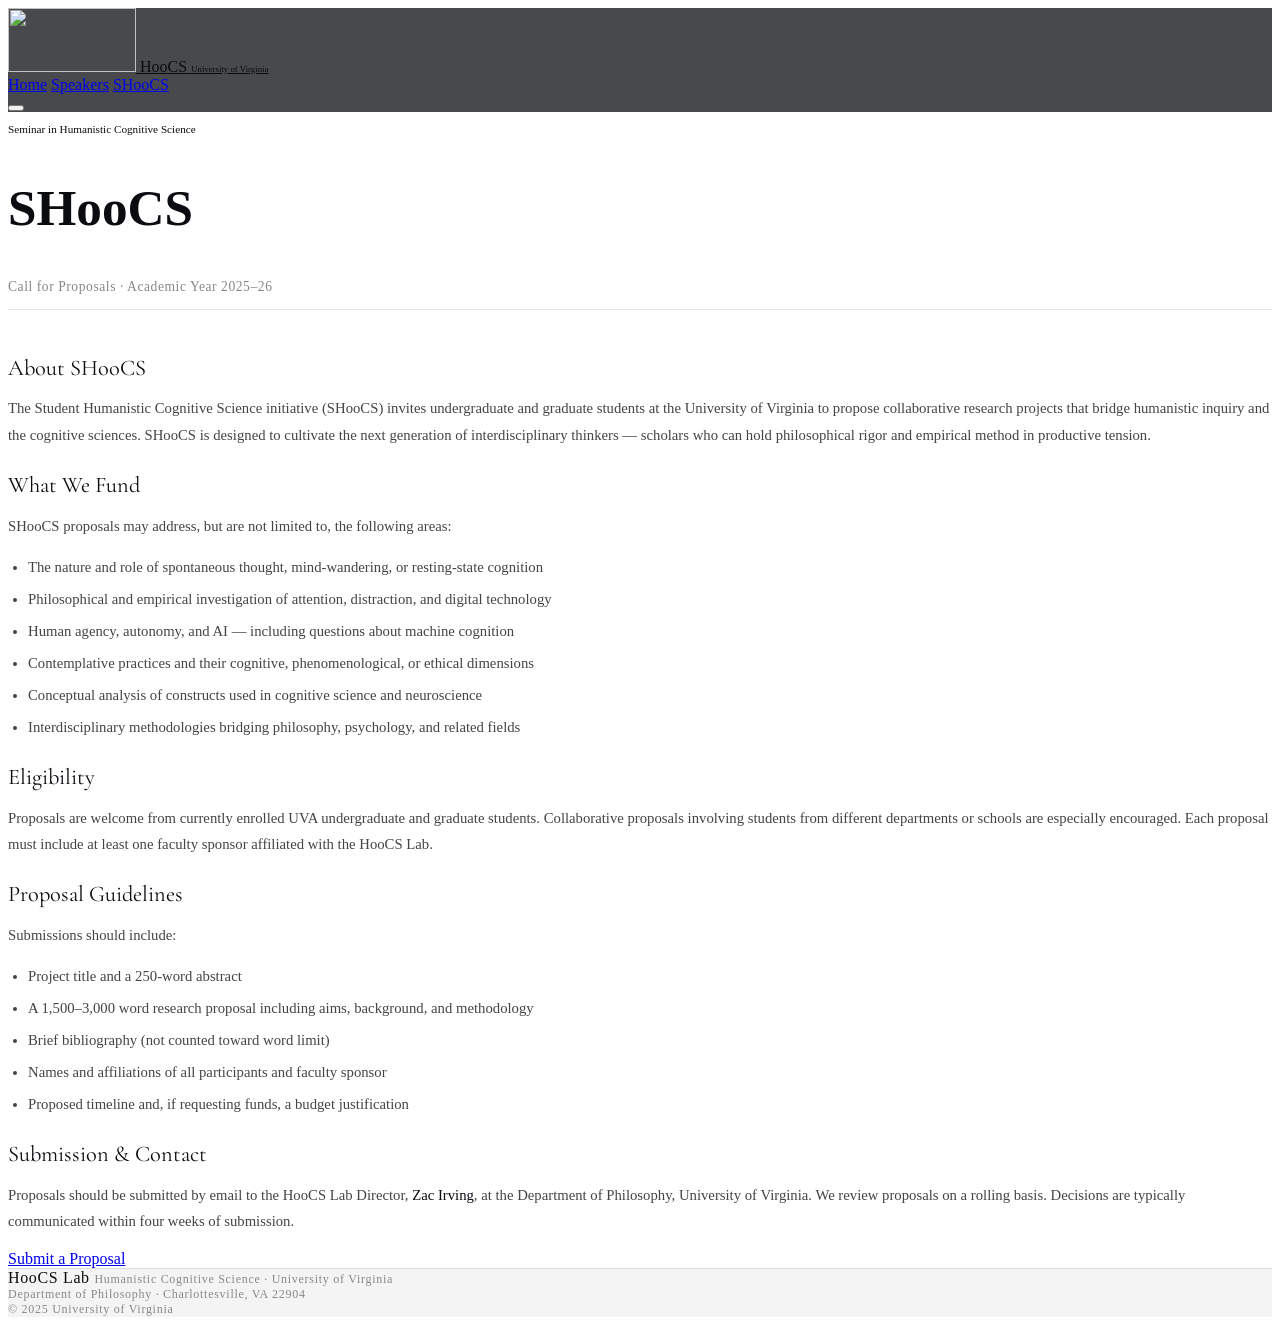
==== site/shoocs/index.html @ ddf0a86c "fix: fixed nav links" ====
<!doctype html>
<html lang="en">
  <head>
    <meta charset="UTF-8" />
    <meta name="viewport" content="width=device-width, initial-scale=1.0" />
    <title>SHooCS — HooCS Lab</title>
    <link rel="icon" type="image/png" href="/favicon-96x96.png" sizes="96x96" />
    <link rel="icon" type="image/svg+xml" href="/favicon.svg" />
    <link rel="shortcut icon" href="/favicon.ico" />
    <link rel="apple-touch-icon" sizes="180x180" href="/apple-touch-icon.png" />
    <meta name="apple-mobile-web-app-title" content="MyWebSite" />
    <link rel="manifest" href="/site.webmanifest" />
    <link rel="preconnect" href="https://fonts.googleapis.com" />
    <link
      href="https://fonts.googleapis.com/css2?family=Cormorant+Garamond:ital,wght@0,300;0,400;0,600;1,300;1,400&family=Space+Grotesk:wght@300;400;500&display=swap"
      rel="stylesheet"
    />
    <script src="https://cdn.tailwindcss.com"></script>
    <script>
      tailwind.config = {
        theme: {
          extend: {
            fontFamily: {
              serif: ['"Cormorant Garamond"', "Georgia", "serif"],
              sans: ['"Space Grotesk"', "system-ui", "sans-serif"],
            },
          },
        },
      };
    </script>
    <link rel="stylesheet" href="/styles.css" />
    <style>
      /* White page overrides */
      html,
      body {
        background: #fff;
        color: #0b0c10;
      }

      .section-heading {
        font-family: "Cormorant Garamond", serif;
        font-size: 1.4rem;
        font-weight: 400;
        color: #0b0c10;
        margin-bottom: 0.85rem;
      }

      .body-copy {
        font-size: 0.92rem;
        line-height: 1.8;
        color: #444;
        font-weight: 300;
      }

      .prose-list {
        margin-top: 0.75rem;
        padding-left: 1.25rem;
      }
      .prose-list li {
        font-size: 0.92rem;
        line-height: 1.8;
        color: #444;
        font-weight: 300;
        margin-bottom: 0.35rem;
        list-style-type: disc;
      }
      .prose-list li::marker {
        color: var(--accent);
      }

      footer {
        background: #f4f4f4 !important;
        border-top: 1px solid #ddd !important;
        color: #888 !important;
      }
      .footer-logo {
        color: #0b0c10;
      }

      .cta-btn:hover {
        background: var(--accent);
        color: #fff;
      }

      @media (max-width: 700px) {
        .page-pad {
          padding-left: 1.25rem !important;
          padding-right: 1.25rem !important;
        }
      }
    </style>
  </head>
  <body>
    <div id="app">
      <div class="nav">
        <nav
          class="fixed top-0 left-0 right-0 z-50 h-16 flex items-center justify-between px-6 md:px-12 border-b"
          style="
            border-color: var(--border);
            background: rgba(11, 12, 16, 0.75);
            backdrop-filter: blur(16px);
          "
        >
          <a
            href="/"
            class="flex items-center gap-3 no-underline"
            style="color: var(--fg)"
          >
            <img src="/logo.svg" height="64" width="128" />
            <span
              class="font-serif text-[1.15rem] font-semibold tracking-[0.04em] leading-tight"
            >
              HooCS
              <span
                class="block font-sans font-light tracking-[0.15em] uppercase"
                style="font-size: 0.55rem; color: var(--dim)"
                >University of Virginia</span
              >
            </span>
          </a>
          <div class="hidden md:flex items-center gap-10">
            <a href="/" class="nav-link active">Home</a>
            <a href="/speakers" class="nav-link">Speakers</a>
            <a href="/shoocs" class="nav-link">SHooCS</a>
          </div>
          <button
            id="nav-toggle"
            class="md:hidden flex flex-col justify-center items-center gap-[5px] w-8 h-8 bg-transparent border-0 cursor-pointer"
            aria-label="Toggle navigation"
          >
            <span
              class="hamburger-bar block w-4 h-[1.5px] transition-all duration-200"
              style="background: var(--fg)"
            ></span>
            <span
              class="hamburger-bar block w-4 h-[1.5px] transition-all duration-200"
              style="background: var(--fg)"
            ></span>
            <span
              class="hamburger-bar block w-4 h-[.755px] transition-all duration-200"
              style="background: var(--fg)"
            ></span>
          </button>
        </nav>

        <div
          id="nav-drawer"
          class="fixed top-16 left-0 right-0 z-40 flex flex-col gap-6 px-8 py-8 md:hidden"
          style="
            display: none !important;
            background: rgba(11, 12, 16, 0.96);
            backdrop-filter: blur(16px);
            border-bottom: 1px solid var(--border);
          "
        >
          <a href="/" class="nav-link active" style="font-size: 0.9rem">Home</a>
          <a href="/speakers" class="nav-link" style="font-size: 0.9rem"
            >Speakers</a
          >
          <a href="/shoocs" class="nav-link" style="font-size: 0.9rem"
            >SHooCS</a
          >
        </div>
      </div>

      <script>
        (function () {
          const btn = document.getElementById("nav-toggle");
          const drawer = document.getElementById("nav-drawer");
          let open = false;
          btn.addEventListener("click", function () {
            open = !open;
            drawer.style.display = open ? "flex" : "none";
            const bars = btn.querySelectorAll(".hamburger-bar");
            if (open) {
              bars[0].style.transform = "translateY(6.5px) rotate(45deg)";
              bars[1].style.opacity = "0";
              bars[2].style.transform = "translateY(-6.5px) rotate(-45deg)";
            } else {
              bars[0].style.transform = "";
              bars[1].style.opacity = "";
              bars[2].style.transform = "";
            }
          });
        })();
      </script>

      <main class="fade-in page-pad px-12 pt-16">
        <div class="max-w-3xl py-20">
          <p
            class="font-sans font-normal tracking-[0.2em] uppercase mb-6"
            style="font-size: 0.7rem; color: var(--accent)"
          >
            Seminar in Humanistic Cognitive Science
          </p>
          <h2
            class="font-serif font-light mb-2"
            style="font-size: clamp(2rem, 4vw, 3.2rem); color: #0b0c10"
          >
            SHooCS
          </h2>
          <p
            class="font-sans font-light mb-10"
            style="font-size: 0.85rem; color: #888; letter-spacing: 0.04em"
          >
            Call for Proposals · Academic Year 2025–26
          </p>

          <hr
            style="
              border: none;
              border-top: 1px solid #e4e4e4;
              margin-bottom: 2.75rem;
            "
          />

          <div class="mb-11">
            <h3 class="section-heading">About SHooCS</h3>
            <p class="body-copy">
              The Student Humanistic Cognitive Science initiative (SHooCS)
              invites undergraduate and graduate students at the University of
              Virginia to propose collaborative research projects that bridge
              humanistic inquiry and the cognitive sciences. SHooCS is designed
              to cultivate the next generation of interdisciplinary thinkers —
              scholars who can hold philosophical rigor and empirical method in
              productive tension.
            </p>
          </div>

          <div class="mb-11">
            <h3 class="section-heading">What We Fund</h3>
            <p class="body-copy">
              SHooCS proposals may address, but are not limited to, the
              following areas:
            </p>
            <ul class="prose-list">
              <li>
                The nature and role of spontaneous thought, mind-wandering, or
                resting-state cognition
              </li>
              <li>
                Philosophical and empirical investigation of attention,
                distraction, and digital technology
              </li>
              <li>
                Human agency, autonomy, and AI — including questions about
                machine cognition
              </li>
              <li>
                Contemplative practices and their cognitive, phenomenological,
                or ethical dimensions
              </li>
              <li>
                Conceptual analysis of constructs used in cognitive science and
                neuroscience
              </li>
              <li>
                Interdisciplinary methodologies bridging philosophy, psychology,
                and related fields
              </li>
            </ul>
          </div>

          <div class="mb-11">
            <h3 class="section-heading">Eligibility</h3>
            <p class="body-copy">
              Proposals are welcome from currently enrolled UVA undergraduate
              and graduate students. Collaborative proposals involving students
              from different departments or schools are especially encouraged.
              Each proposal must include at least one faculty sponsor affiliated
              with the HooCS Lab.
            </p>
          </div>

          <div class="mb-11">
            <h3 class="section-heading">Proposal Guidelines</h3>
            <p class="body-copy">Submissions should include:</p>
            <ul class="prose-list">
              <li>Project title and a 250-word abstract</li>
              <li>
                A 1,500–3,000 word research proposal including aims, background,
                and methodology
              </li>
              <li>Brief bibliography (not counted toward word limit)</li>
              <li>
                Names and affiliations of all participants and faculty sponsor
              </li>
              <li>
                Proposed timeline and, if requesting funds, a budget
                justification
              </li>
            </ul>
          </div>

          <!-- Submission -->
          <div class="mb-4">
            <h3 class="section-heading">Submission &amp; Contact</h3>
            <p class="body-copy">
              Proposals should be submitted by email to the HooCS Lab Director,
              <strong style="color: #0b0c10; font-weight: 400"
                >Zac Irving</strong
              >, at the Department of Philosophy, University of Virginia. We
              review proposals on a rolling basis. Decisions are typically
              communicated within four weeks of submission.
            </p>
          </div>

          <a
            href="mailto:zci7c@virginia.edu"
            class="cta-btn"
            style="margin-top: 2.5rem"
          >
            Submit a Proposal
          </a>
        </div>
      </main>

      <!-- ── FOOTER ────────────────────────────────────────────────────────── -->
      <footer
        class="relative z-10 flex flex-wrap items-center justify-between gap-4 px-12 py-10"
        style="font-size: 0.75rem; letter-spacing: 0.06em; font-weight: 300"
      >
        <div class="flex flex-col gap-1">
          <span
            class="font-serif footer-logo"
            style="font-size: 1rem; letter-spacing: 0.04em"
          >
            HooCS Lab
          </span>
          <span>Humanistic Cognitive Science · University of Virginia</span>
        </div>
        <div>Department of Philosophy · Charlottesville, VA 22904</div>
        <div>© 2025 University of Virginia</div>
      </footer>
    </div>
  </body>
</html>
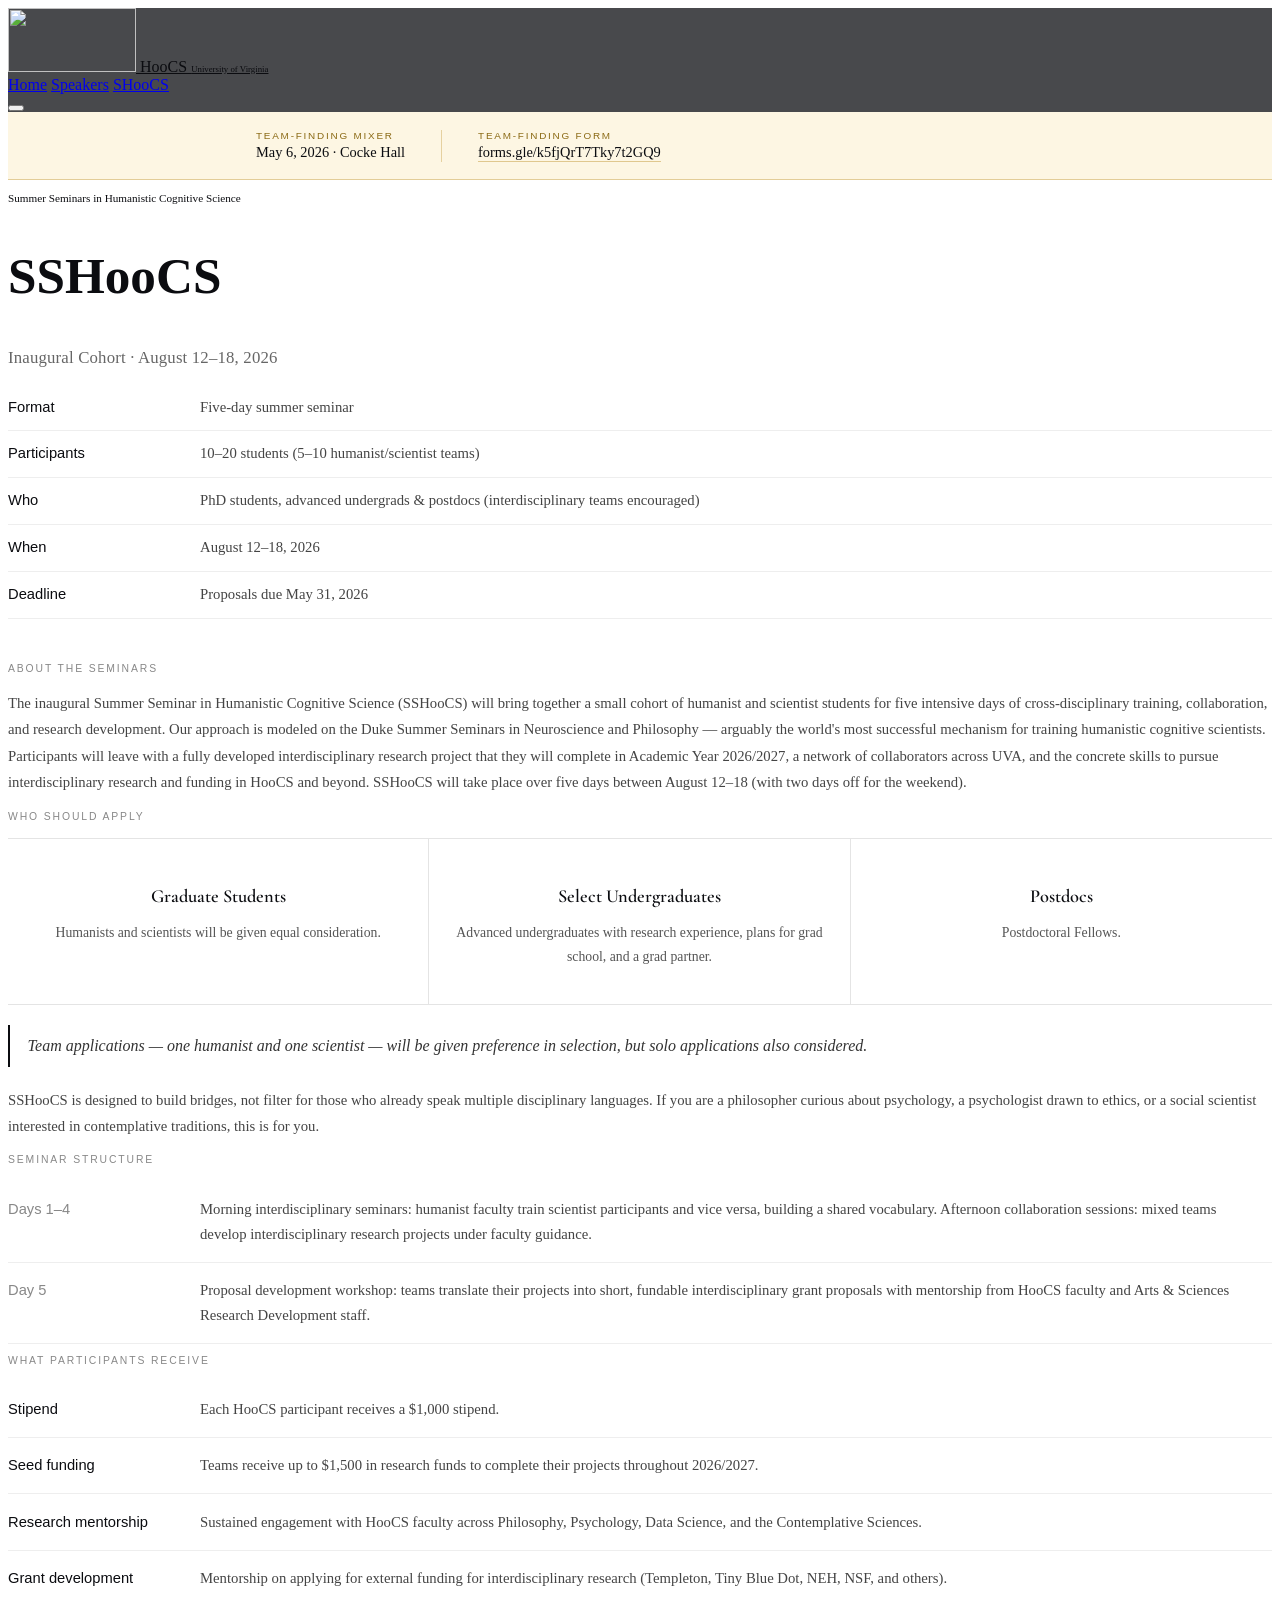
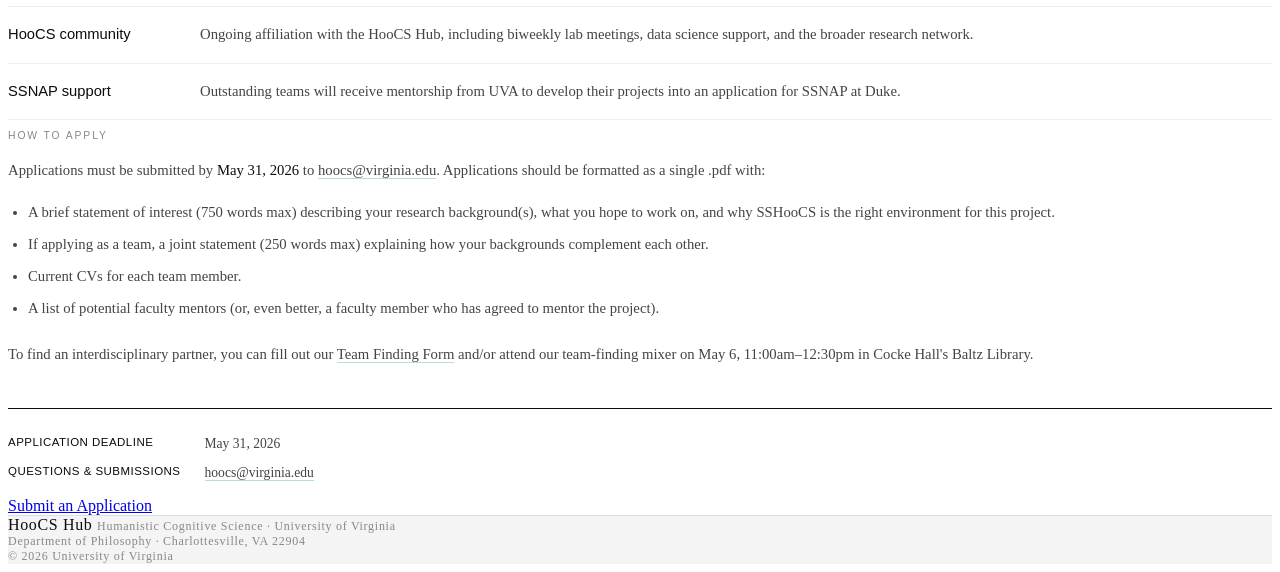
==== commit 52d36981: "fix: resolved oirignal draft comments" ====
--- a/site/shoocs/index.html
+++ b/site/shoocs/index.html
@@ -3,12 +3,12 @@
   <head>
     <meta charset="UTF-8" />
     <meta name="viewport" content="width=device-width, initial-scale=1.0" />
-    <title>SHooCS — HooCS Lab</title>
+    <title>SSHooCS — Summer Seminars in Humanistic Cognitive Science</title>
     <link rel="icon" type="image/png" href="/favicon-96x96.png" sizes="96x96" />
     <link rel="icon" type="image/svg+xml" href="/favicon.svg" />
     <link rel="shortcut icon" href="/favicon.ico" />
     <link rel="apple-touch-icon" sizes="180x180" href="/apple-touch-icon.png" />
-    <meta name="apple-mobile-web-app-title" content="MyWebSite" />
+    <meta name="apple-mobile-web-app-title" content="HooCS Hub" />
     <link rel="manifest" href="/site.webmanifest" />
     <link rel="preconnect" href="https://fonts.googleapis.com" />
     <link
@@ -45,11 +45,34 @@
         margin-bottom: 0.85rem;
       }
 
+      .eyebrow-sm {
+        font-family: "Space Grotesk", sans-serif;
+        font-size: 0.65rem;
+        font-weight: 400;
+        letter-spacing: 0.18em;
+        text-transform: uppercase;
+        color: #888;
+        margin-bottom: 1rem;
+      }
+
       .body-copy {
         font-size: 0.92rem;
         line-height: 1.8;
         color: #444;
         font-weight: 300;
+      }
+
+      .body-copy a {
+        color: var(--accent);
+        text-decoration: none;
+        border-bottom: 1px solid rgba(76, 168, 176, 0.4);
+        transition:
+          color 0.2s,
+          border-color 0.2s;
+      }
+      .body-copy a:hover {
+        color: #0b0c10;
+        border-bottom-color: #0b0c10;
       }
 
       .prose-list {
@@ -68,6 +91,179 @@
         color: var(--accent);
       }
 
+      /* Quick-fact table at top */
+      .facts-table {
+        width: 100%;
+        border-collapse: collapse;
+        margin-bottom: 2.75rem;
+      }
+      .facts-table th,
+      .facts-table td {
+        text-align: left;
+        padding: 0.7rem 1rem 0.7rem 0;
+        font-size: 0.92rem;
+        line-height: 1.6;
+        vertical-align: top;
+        border-bottom: 1px solid #eee;
+      }
+      .facts-table th {
+        font-family: "Space Grotesk", sans-serif;
+        font-weight: 500;
+        color: #0b0c10;
+        width: 11rem;
+        white-space: nowrap;
+      }
+      .facts-table td {
+        color: #444;
+        font-weight: 300;
+      }
+
+      /* Who-should-apply column blocks */
+      .apply-grid {
+        display: grid;
+        grid-template-columns: repeat(3, minmax(0, 1fr));
+        gap: 0;
+        border-top: 1px solid #e4e4e4;
+        border-bottom: 1px solid #e4e4e4;
+        margin-top: 0.75rem;
+      }
+      .apply-cell {
+        padding: 1.4rem 1.25rem;
+        border-right: 1px solid #e4e4e4;
+      }
+      .apply-cell:last-child {
+        border-right: none;
+      }
+      .apply-cell h4 {
+        font-family: "Cormorant Garamond", serif;
+        font-size: 1.15rem;
+        font-weight: 600;
+        color: #0b0c10;
+        text-align: center;
+        margin-bottom: 0.6rem;
+      }
+      .apply-cell p {
+        font-size: 0.86rem;
+        line-height: 1.7;
+        color: #555;
+        font-weight: 300;
+        text-align: center;
+      }
+
+      .pull-quote {
+        border-left: 2px solid #0b0c10;
+        padding: 0.5rem 0 0.5rem 1.1rem;
+        margin-top: 1.25rem;
+        font-family: "Cormorant Garamond", serif;
+        font-style: italic;
+        font-size: 1rem;
+        line-height: 1.6;
+        color: #333;
+      }
+
+      /* Two-column row table (seminar structure, what you receive) */
+      .row-table {
+        width: 100%;
+        border-collapse: collapse;
+        margin-top: 0.5rem;
+      }
+      .row-table th,
+      .row-table td {
+        text-align: left;
+        vertical-align: top;
+        padding: 0.95rem 1rem 0.95rem 0;
+        border-bottom: 1px solid #eee;
+        font-size: 0.92rem;
+        line-height: 1.7;
+      }
+      .row-table th {
+        font-family: "Space Grotesk", sans-serif;
+        font-weight: 500;
+        color: #0b0c10;
+        width: 11rem;
+        white-space: nowrap;
+      }
+      .row-table td {
+        color: #444;
+        font-weight: 300;
+      }
+      .row-table th.muted {
+        color: #888;
+        font-weight: 400;
+      }
+
+      /* Gold mixer/form banner */
+      .mixer-banner {
+        background: #fdf6e3;
+        border-bottom: 1px solid rgba(196, 155, 60, 0.45);
+      }
+      .mixer-banner-inner {
+        max-width: 48rem;
+        margin: 0 auto;
+        padding: 1.1rem 3rem;
+        display: flex;
+        align-items: center;
+        gap: 2.25rem;
+        flex-wrap: wrap;
+      }
+      .mixer-banner-item {
+        display: flex;
+        flex-direction: column;
+        gap: 0.2rem;
+        min-width: 0;
+      }
+      .mixer-banner-label {
+        font-family: "Space Grotesk", sans-serif;
+        font-size: 0.62rem;
+        font-weight: 500;
+        letter-spacing: 0.18em;
+        text-transform: uppercase;
+        color: #8a6914;
+      }
+      .mixer-banner-value {
+        font-size: 0.9rem;
+        font-weight: 400;
+        color: #0b0c10;
+      }
+      .mixer-banner a.mixer-banner-value {
+        text-decoration: none;
+        border-bottom: 1px solid rgba(196, 155, 60, 0.5);
+        transition: border-color 0.2s;
+        word-break: break-all;
+      }
+      .mixer-banner a.mixer-banner-value:hover {
+        border-bottom-color: #0b0c10;
+      }
+      .mixer-banner-divider {
+        width: 1px;
+        align-self: stretch;
+        background: rgba(196, 155, 60, 0.4);
+      }
+
+      .info-block {
+        margin-top: 2.5rem;
+        padding-top: 1.5rem;
+        border-top: 1px solid #0b0c10;
+        display: grid;
+        grid-template-columns: max-content 1fr;
+        gap: 0.45rem 1.5rem;
+        font-size: 0.85rem;
+        line-height: 1.6;
+        color: #444;
+        font-weight: 300;
+      }
+      .info-block dt {
+        font-family: "Space Grotesk", sans-serif;
+        font-weight: 500;
+        color: #0b0c10;
+        letter-spacing: 0.04em;
+        text-transform: uppercase;
+        font-size: 0.72rem;
+      }
+      .info-block dd {
+        margin: 0;
+      }
+
       footer {
         background: #f4f4f4 !important;
         border-top: 1px solid #ddd !important;
@@ -86,6 +282,34 @@
         .page-pad {
           padding-left: 1.25rem !important;
           padding-right: 1.25rem !important;
+        }
+        .facts-table th,
+        .row-table th {
+          width: 8rem;
+        }
+        .apply-grid {
+          grid-template-columns: 1fr;
+        }
+        .apply-cell {
+          border-right: none;
+          border-bottom: 1px solid #e4e4e4;
+        }
+        .apply-cell:last-child {
+          border-bottom: none;
+        }
+        .info-block {
+          grid-template-columns: 1fr;
+          gap: 0.15rem;
+        }
+        .info-block dd {
+          margin-bottom: 0.6rem;
+        }
+        .mixer-banner-inner {
+          padding: 1rem 1.25rem;
+          gap: 1rem;
+        }
+        .mixer-banner-divider {
+          display: none;
         }
       }
     </style>
@@ -119,9 +343,9 @@
             </span>
           </a>
           <div class="hidden md:flex items-center gap-10">
-            <a href="/" class="nav-link active">Home</a>
+            <a href="/" class="nav-link">Home</a>
             <a href="/speakers" class="nav-link">Speakers</a>
-            <a href="/shoocs" class="nav-link">SHooCS</a>
+            <a href="/shoocs" class="nav-link active">SHooCS</a>
           </div>
           <button
             id="nav-toggle"
@@ -153,11 +377,11 @@
             border-bottom: 1px solid var(--border);
           "
         >
-          <a href="/" class="nav-link active" style="font-size: 0.9rem">Home</a>
+          <a href="/" class="nav-link" style="font-size: 0.9rem">Home</a>
           <a href="/speakers" class="nav-link" style="font-size: 0.9rem"
             >Speakers</a
           >
-          <a href="/shoocs" class="nav-link" style="font-size: 0.9rem"
+          <a href="/shoocs" class="nav-link active" style="font-size: 0.9rem"
             >SHooCS</a
           >
         </div>
@@ -185,133 +409,273 @@
         })();
       </script>
 
-      <main class="fade-in page-pad px-12 pt-16">
-        <div class="max-w-3xl py-20">
-          <p
-            class="font-sans font-normal tracking-[0.2em] uppercase mb-6"
-            style="font-size: 0.7rem; color: var(--accent)"
-          >
-            Seminar in Humanistic Cognitive Science
-          </p>
-          <h2
-            class="font-serif font-light mb-2"
-            style="font-size: clamp(2rem, 4vw, 3.2rem); color: #0b0c10"
-          >
-            SHooCS
-          </h2>
-          <p
-            class="font-sans font-light mb-10"
-            style="font-size: 0.85rem; color: #888; letter-spacing: 0.04em"
-          >
-            Call for Proposals · Academic Year 2025–26
-          </p>
-
-          <hr
-            style="
-              border: none;
-              border-top: 1px solid #e4e4e4;
-              margin-bottom: 2.75rem;
-            "
-          />
-
-          <div class="mb-11">
-            <h3 class="section-heading">About SHooCS</h3>
-            <p class="body-copy">
-              The Student Humanistic Cognitive Science initiative (SHooCS)
-              invites undergraduate and graduate students at the University of
-              Virginia to propose collaborative research projects that bridge
-              humanistic inquiry and the cognitive sciences. SHooCS is designed
-              to cultivate the next generation of interdisciplinary thinkers —
-              scholars who can hold philosophical rigor and empirical method in
-              productive tension.
+      <main class="fade-in pt-16">
+        <aside class="mixer-banner">
+          <div class="mixer-banner-inner">
+            <div class="mixer-banner-item">
+              <span class="mixer-banner-label">Team-Finding Mixer</span>
+              <span class="mixer-banner-value">May 6, 2026 · Cocke Hall</span>
+            </div>
+            <div class="mixer-banner-divider" aria-hidden="true"></div>
+            <div class="mixer-banner-item">
+              <span class="mixer-banner-label">Team-Finding Form</span>
+              <a
+                href="https://forms.gle/k5fjQrT7Tky7t2GQ9"
+                target="_blank"
+                rel="noopener"
+                class="mixer-banner-value"
+                >forms.gle/k5fjQrT7Tky7t2GQ9</a
+              >
+            </div>
+          </div>
+        </aside>
+        <div class="page-pad px-12">
+          <div class="max-w-3xl py-10">
+            <p
+              class="font-sans font-normal tracking-[0.2em] uppercase mb-6"
+              style="font-size: 0.7rem; color: var(--accent)"
+            >
+              Summer Seminars in Humanistic Cognitive Science
             </p>
+            <h2
+              class="font-serif font-light mb-2"
+              style="font-size: clamp(2rem, 4vw, 3.2rem); color: #0b0c10"
+            >
+              SSHooCS
+            </h2>
+            <p
+              class="font-serif italic font-light mb-10"
+              style="font-size: 1.05rem; color: #666; letter-spacing: 0.01em"
+            >
+              Inaugural Cohort · August 12–18, 2026
+            </p>
+
+            <table class="facts-table">
+              <tbody>
+                <tr>
+                  <th>Format</th>
+                  <td>Five-day summer seminar</td>
+                </tr>
+                <tr>
+                  <th>Participants</th>
+                  <td>10–20 students (5–10 humanist/scientist teams)</td>
+                </tr>
+                <tr>
+                  <th>Who</th>
+                  <td>
+                    PhD students, advanced undergrads &amp; postdocs
+                    (interdisciplinary teams encouraged)
+                  </td>
+                </tr>
+                <tr>
+                  <th>When</th>
+                  <td>August 12–18, 2026</td>
+                </tr>
+                <tr>
+                  <th>Deadline</th>
+                  <td>Proposals due May 31, 2026</td>
+                </tr>
+              </tbody>
+            </table>
+
+            <div class="mb-11">
+              <p class="eyebrow-sm">About the Seminars</p>
+              <p class="body-copy">
+                The inaugural Summer Seminar in Humanistic Cognitive Science
+                (SSHooCS) will bring together a small cohort of humanist and
+                scientist students for five intensive days of cross-disciplinary
+                training, collaboration, and research development. Our approach
+                is modeled on the Duke Summer Seminars in Neuroscience and
+                Philosophy — arguably the world's most successful mechanism for
+                training humanistic cognitive scientists. Participants will
+                leave with a fully developed interdisciplinary research project
+                that they will complete in Academic Year 2026/2027, a network of
+                collaborators across UVA, and the concrete skills to pursue
+                interdisciplinary research and funding in HooCS and beyond.
+                SSHooCS will take place over five days between August 12–18
+                (with two days off for the weekend).
+              </p>
+            </div>
+
+            <div class="mb-11">
+              <p class="eyebrow-sm">Who Should Apply</p>
+              <div class="apply-grid">
+                <div class="apply-cell">
+                  <h4>Graduate Students</h4>
+                  <p>
+                    Humanists and scientists will be given equal consideration.
+                  </p>
+                </div>
+                <div class="apply-cell">
+                  <h4>Select Undergraduates</h4>
+                  <p>
+                    Advanced undergraduates with research experience, plans for
+                    grad school, and a grad partner.
+                  </p>
+                </div>
+                <div class="apply-cell">
+                  <h4>Postdocs</h4>
+                  <p>Postdoctoral Fellows.</p>
+                </div>
+              </div>
+              <p class="pull-quote">
+                Team applications — one humanist and one scientist — will be
+                given preference in selection, but solo applications also
+                considered.
+              </p>
+              <p class="body-copy" style="margin-top: 1.25rem">
+                SSHooCS is designed to build bridges, not filter for those who
+                already speak multiple disciplinary languages. If you are a
+                philosopher curious about psychology, a psychologist drawn to
+                ethics, or a social scientist interested in contemplative
+                traditions, this is for you.
+              </p>
+            </div>
+
+            <div class="mb-11">
+              <p class="eyebrow-sm">Seminar Structure</p>
+              <table class="row-table">
+                <tbody>
+                  <tr>
+                    <th class="muted">Days 1–4</th>
+                    <td>
+                      Morning interdisciplinary seminars: humanist faculty train
+                      scientist participants and vice versa, building a shared
+                      vocabulary. Afternoon collaboration sessions: mixed teams
+                      develop interdisciplinary research projects under faculty
+                      guidance.
+                    </td>
+                  </tr>
+                  <tr>
+                    <th class="muted">Day 5</th>
+                    <td>
+                      Proposal development workshop: teams translate their
+                      projects into short, fundable interdisciplinary grant
+                      proposals with mentorship from HooCS faculty and Arts
+                      &amp; Sciences Research Development staff.
+                    </td>
+                  </tr>
+                </tbody>
+              </table>
+            </div>
+
+            <div class="mb-11">
+              <p class="eyebrow-sm">What Participants Receive</p>
+              <table class="row-table">
+                <tbody>
+                  <tr>
+                    <th>Stipend</th>
+                    <td>Each HooCS participant receives a $1,000 stipend.</td>
+                  </tr>
+                  <tr>
+                    <th>Seed funding</th>
+                    <td>
+                      Teams receive up to $1,500 in research funds to complete
+                      their projects throughout 2026/2027.
+                    </td>
+                  </tr>
+                  <tr>
+                    <th>Research mentorship</th>
+                    <td>
+                      Sustained engagement with HooCS faculty across Philosophy,
+                      Psychology, Data Science, and the Contemplative Sciences.
+                    </td>
+                  </tr>
+                  <tr>
+                    <th>Grant development</th>
+                    <td>
+                      Mentorship on applying for external funding for
+                      interdisciplinary research (Templeton, Tiny Blue Dot, NEH,
+                      NSF, and others).
+                    </td>
+                  </tr>
+                  <tr>
+                    <th>HooCS community</th>
+                    <td>
+                      Ongoing affiliation with the HooCS Hub, including biweekly
+                      lab meetings, data science support, and the broader
+                      research network.
+                    </td>
+                  </tr>
+                  <tr>
+                    <th>SSNAP support</th>
+                    <td>
+                      Outstanding teams will receive mentorship from UVA to
+                      develop their projects into an application for SSNAP at
+                      Duke.
+                    </td>
+                  </tr>
+                </tbody>
+              </table>
+            </div>
+
+            <div class="mb-4">
+              <p class="eyebrow-sm">How to Apply</p>
+              <p class="body-copy">
+                Applications must be submitted by
+                <strong style="color: #0b0c10; font-weight: 500"
+                  >May 31, 2026</strong
+                >
+                to
+                <a
+                  href="mailto:hoocs@virginia.edu?subject=SSHooCS%20Inaugural%20Cohort%20Application"
+                  >hoocs@virginia.edu</a
+                >. Applications should be formatted as a single .pdf with:
+              </p>
+              <ul class="prose-list">
+                <li>
+                  A brief statement of interest (750 words max) describing your
+                  research background(s), what you hope to work on, and why
+                  SSHooCS is the right environment for this project.
+                </li>
+                <li>
+                  If applying as a team, a joint statement (250 words max)
+                  explaining how your backgrounds complement each other.
+                </li>
+                <li>Current CVs for each team member.</li>
+                <li>
+                  A list of potential faculty mentors (or, even better, a
+                  faculty member who has agreed to mentor the project).
+                </li>
+              </ul>
+              <p class="body-copy" style="margin-top: 1.25rem">
+                To find an interdisciplinary partner, you can fill out our
+                <a
+                  href="https://forms.gle/k5fjQrT7Tky7t2GQ9"
+                  target="_blank"
+                  rel="noopener"
+                  >Team Finding Form</a
+                >
+                and/or attend our team-finding mixer on May 6, 11:00am–12:30pm
+                in Cocke Hall's Baltz Library.
+              </p>
+            </div>
+
+            <dl class="info-block">
+              <dt>Application Deadline</dt>
+              <dd>May 31, 2026</dd>
+              <dt>Questions &amp; Submissions</dt>
+              <dd>
+                <a
+                  href="mailto:hoocs@virginia.edu?subject=SSHooCS%20Inaugural%20Cohort%20Application"
+                  style="
+                    color: var(--accent);
+                    text-decoration: none;
+                    border-bottom: 1px solid rgba(76, 168, 176, 0.4);
+                  "
+                  >hoocs@virginia.edu</a
+                >
+              </dd>
+            </dl>
+
+            <a
+              href="mailto:hoocs@virginia.edu?subject=SSHooCS%20Inaugural%20Cohort%20Application"
+              class="cta-btn"
+              style="margin-top: 2.5rem"
+            >
+              Submit an Application
+            </a>
           </div>
-
-          <div class="mb-11">
-            <h3 class="section-heading">What We Fund</h3>
-            <p class="body-copy">
-              SHooCS proposals may address, but are not limited to, the
-              following areas:
-            </p>
-            <ul class="prose-list">
-              <li>
-                The nature and role of spontaneous thought, mind-wandering, or
-                resting-state cognition
-              </li>
-              <li>
-                Philosophical and empirical investigation of attention,
-                distraction, and digital technology
-              </li>
-              <li>
-                Human agency, autonomy, and AI — including questions about
-                machine cognition
-              </li>
-              <li>
-                Contemplative practices and their cognitive, phenomenological,
-                or ethical dimensions
-              </li>
-              <li>
-                Conceptual analysis of constructs used in cognitive science and
-                neuroscience
-              </li>
-              <li>
-                Interdisciplinary methodologies bridging philosophy, psychology,
-                and related fields
-              </li>
-            </ul>
-          </div>
-
-          <div class="mb-11">
-            <h3 class="section-heading">Eligibility</h3>
-            <p class="body-copy">
-              Proposals are welcome from currently enrolled UVA undergraduate
-              and graduate students. Collaborative proposals involving students
-              from different departments or schools are especially encouraged.
-              Each proposal must include at least one faculty sponsor affiliated
-              with the HooCS Lab.
-            </p>
-          </div>
-
-          <div class="mb-11">
-            <h3 class="section-heading">Proposal Guidelines</h3>
-            <p class="body-copy">Submissions should include:</p>
-            <ul class="prose-list">
-              <li>Project title and a 250-word abstract</li>
-              <li>
-                A 1,500–3,000 word research proposal including aims, background,
-                and methodology
-              </li>
-              <li>Brief bibliography (not counted toward word limit)</li>
-              <li>
-                Names and affiliations of all participants and faculty sponsor
-              </li>
-              <li>
-                Proposed timeline and, if requesting funds, a budget
-                justification
-              </li>
-            </ul>
-          </div>
-
-          <!-- Submission -->
-          <div class="mb-4">
-            <h3 class="section-heading">Submission &amp; Contact</h3>
-            <p class="body-copy">
-              Proposals should be submitted by email to the HooCS Lab Director,
-              <strong style="color: #0b0c10; font-weight: 400"
-                >Zac Irving</strong
-              >, at the Department of Philosophy, University of Virginia. We
-              review proposals on a rolling basis. Decisions are typically
-              communicated within four weeks of submission.
-            </p>
-          </div>
-
-          <a
-            href="mailto:zci7c@virginia.edu"
-            class="cta-btn"
-            style="margin-top: 2.5rem"
-          >
-            Submit a Proposal
-          </a>
         </div>
       </main>
 
@@ -325,12 +689,12 @@
             class="font-serif footer-logo"
             style="font-size: 1rem; letter-spacing: 0.04em"
           >
-            HooCS Lab
+            HooCS Hub
           </span>
           <span>Humanistic Cognitive Science · University of Virginia</span>
         </div>
         <div>Department of Philosophy · Charlottesville, VA 22904</div>
-        <div>© 2025 University of Virginia</div>
+        <div>© 2026 University of Virginia</div>
       </footer>
     </div>
   </body>
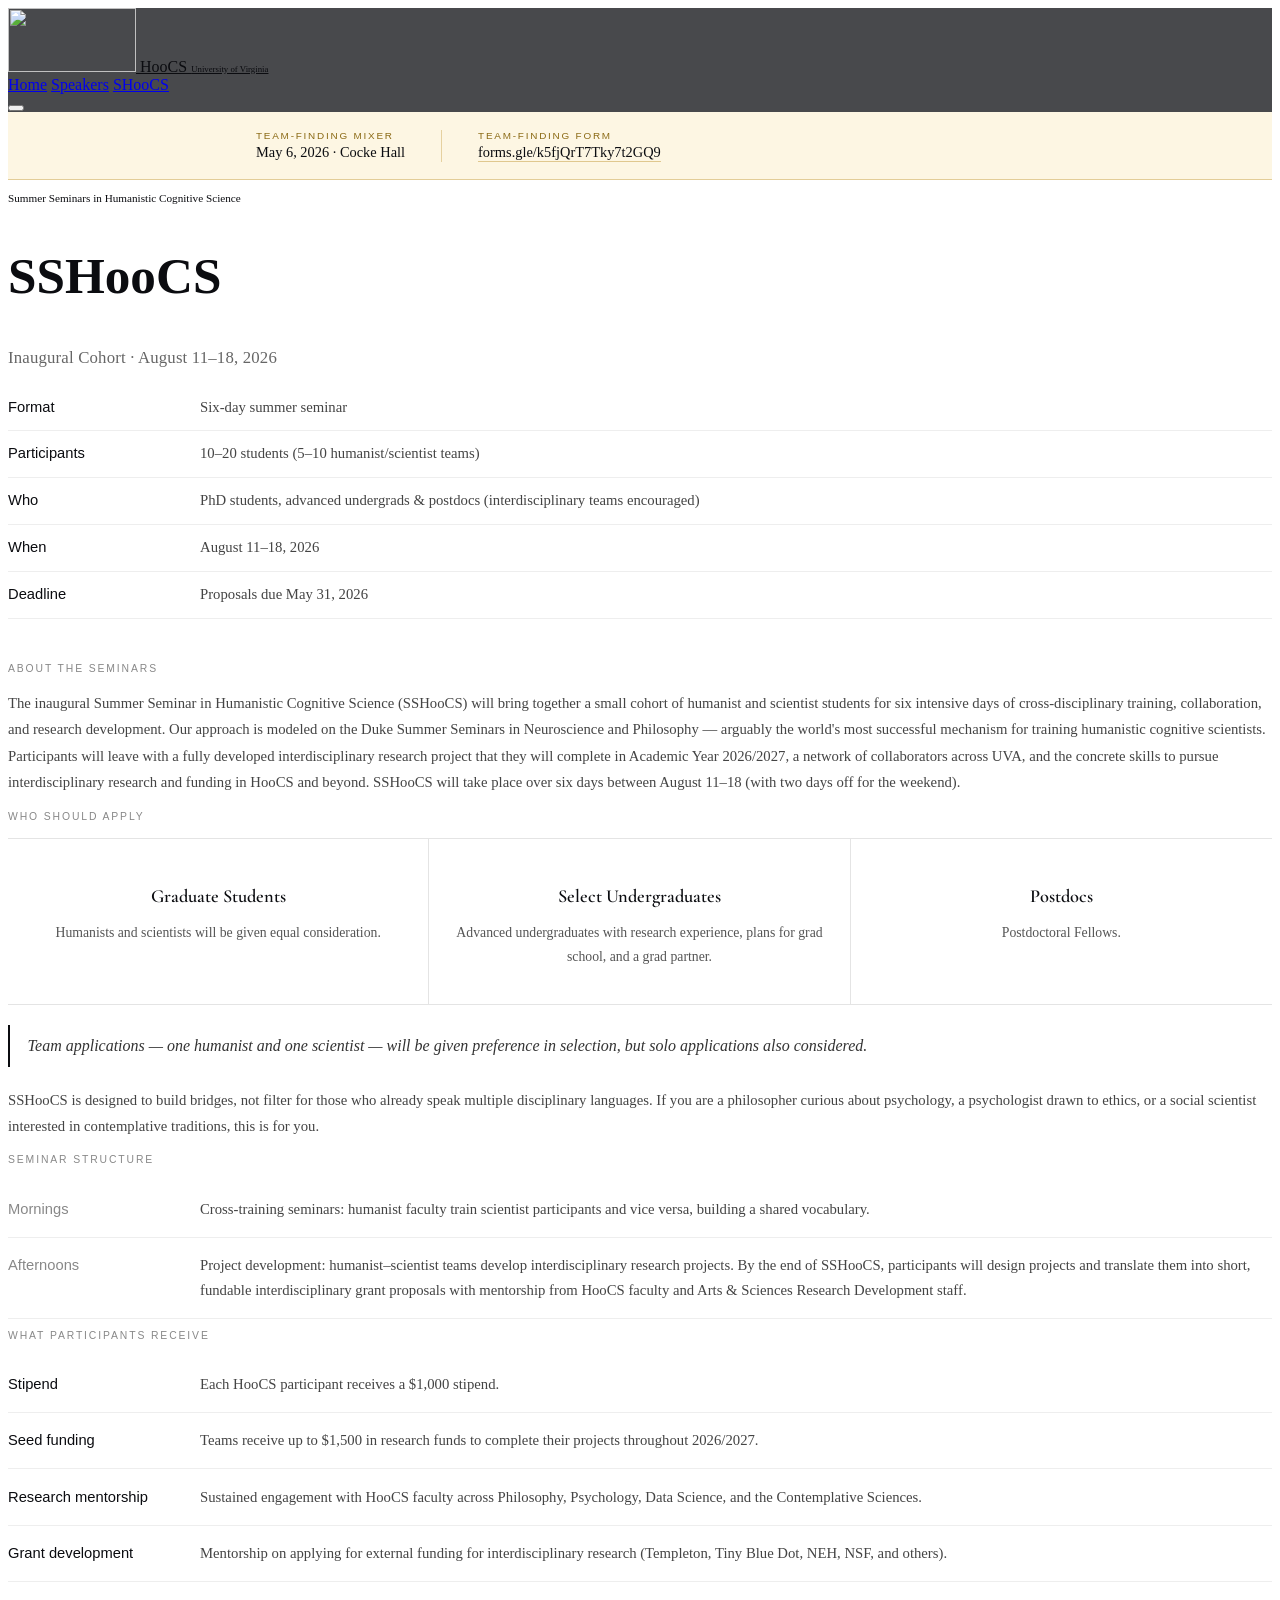
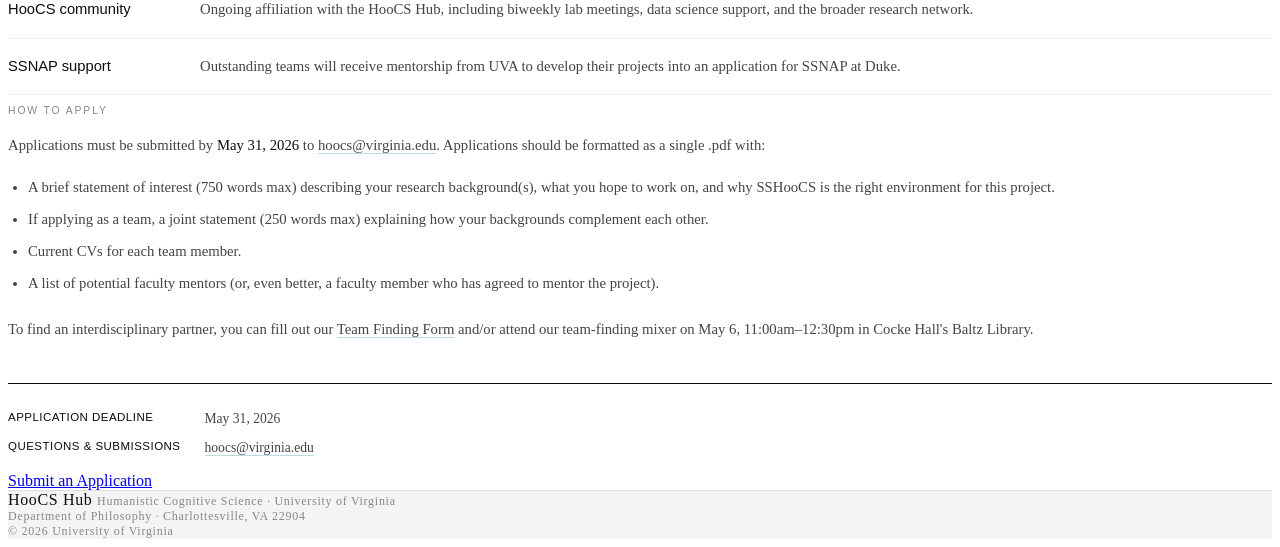
==== commit 6945b3a8: "Update index.html" ====
--- a/site/shoocs/index.html
+++ b/site/shoocs/index.html
@@ -28,6 +28,10 @@
         },
       };
     </script>
+    <script
+      src="https://simplecommenter.com/js/comments.min.js?id=sc_47b02bd7664cfdd3"
+      defer
+    ></script>
     <link rel="stylesheet" href="/styles.css" />
     <style>
       /* White page overrides */
@@ -447,14 +451,14 @@
               class="font-serif italic font-light mb-10"
               style="font-size: 1.05rem; color: #666; letter-spacing: 0.01em"
             >
-              Inaugural Cohort · August 12–18, 2026
+              Inaugural Cohort · August 11–18, 2026
             </p>
 
             <table class="facts-table">
               <tbody>
                 <tr>
                   <th>Format</th>
-                  <td>Five-day summer seminar</td>
+                  <td>Six-day summer seminar</td>
                 </tr>
                 <tr>
                   <th>Participants</th>
@@ -469,7 +473,7 @@
                 </tr>
                 <tr>
                   <th>When</th>
-                  <td>August 12–18, 2026</td>
+                  <td>August 11–18, 2026</td>
                 </tr>
                 <tr>
                   <th>Deadline</th>
@@ -483,7 +487,7 @@
               <p class="body-copy">
                 The inaugural Summer Seminar in Humanistic Cognitive Science
                 (SSHooCS) will bring together a small cohort of humanist and
-                scientist students for five intensive days of cross-disciplinary
+                scientist students for six intensive days of cross-disciplinary
                 training, collaboration, and research development. Our approach
                 is modeled on the Duke Summer Seminars in Neuroscience and
                 Philosophy — arguably the world's most successful mechanism for
@@ -492,7 +496,7 @@
                 that they will complete in Academic Year 2026/2027, a network of
                 collaborators across UVA, and the concrete skills to pursue
                 interdisciplinary research and funding in HooCS and beyond.
-                SSHooCS will take place over five days between August 12–18
+                SSHooCS will take place over six days between August 11–18
                 (with two days off for the weekend).
               </p>
             </div>
@@ -537,22 +541,21 @@
               <table class="row-table">
                 <tbody>
                   <tr>
-                    <th class="muted">Days 1–4</th>
+                    <th class="muted">Mornings</th>
                     <td>
-                      Morning interdisciplinary seminars: humanist faculty train
-                      scientist participants and vice versa, building a shared
-                      vocabulary. Afternoon collaboration sessions: mixed teams
-                      develop interdisciplinary research projects under faculty
-                      guidance.
+                      Cross-training seminars: 
+                      humanist faculty train scientist participants and vice versa, 
+                      building a shared vocabulary. 
                     </td>
                   </tr>
                   <tr>
-                    <th class="muted">Day 5</th>
+                    <th class="muted">Afternoons</th>
                     <td>
-                      Proposal development workshop: teams translate their
-                      projects into short, fundable interdisciplinary grant
-                      proposals with mentorship from HooCS faculty and Arts
-                      &amp; Sciences Research Development staff.
+                      Project development: humanist–scientist teams develop interdisciplinary 
+                      research projects. By the end of SSHooCS, participants will design 
+                      projects and translate them into short, fundable interdisciplinary 
+                      grant proposals with mentorship from HooCS faculty and Arts & Sciences 
+                      Research Development staff.
                     </td>
                   </tr>
                 </tbody>
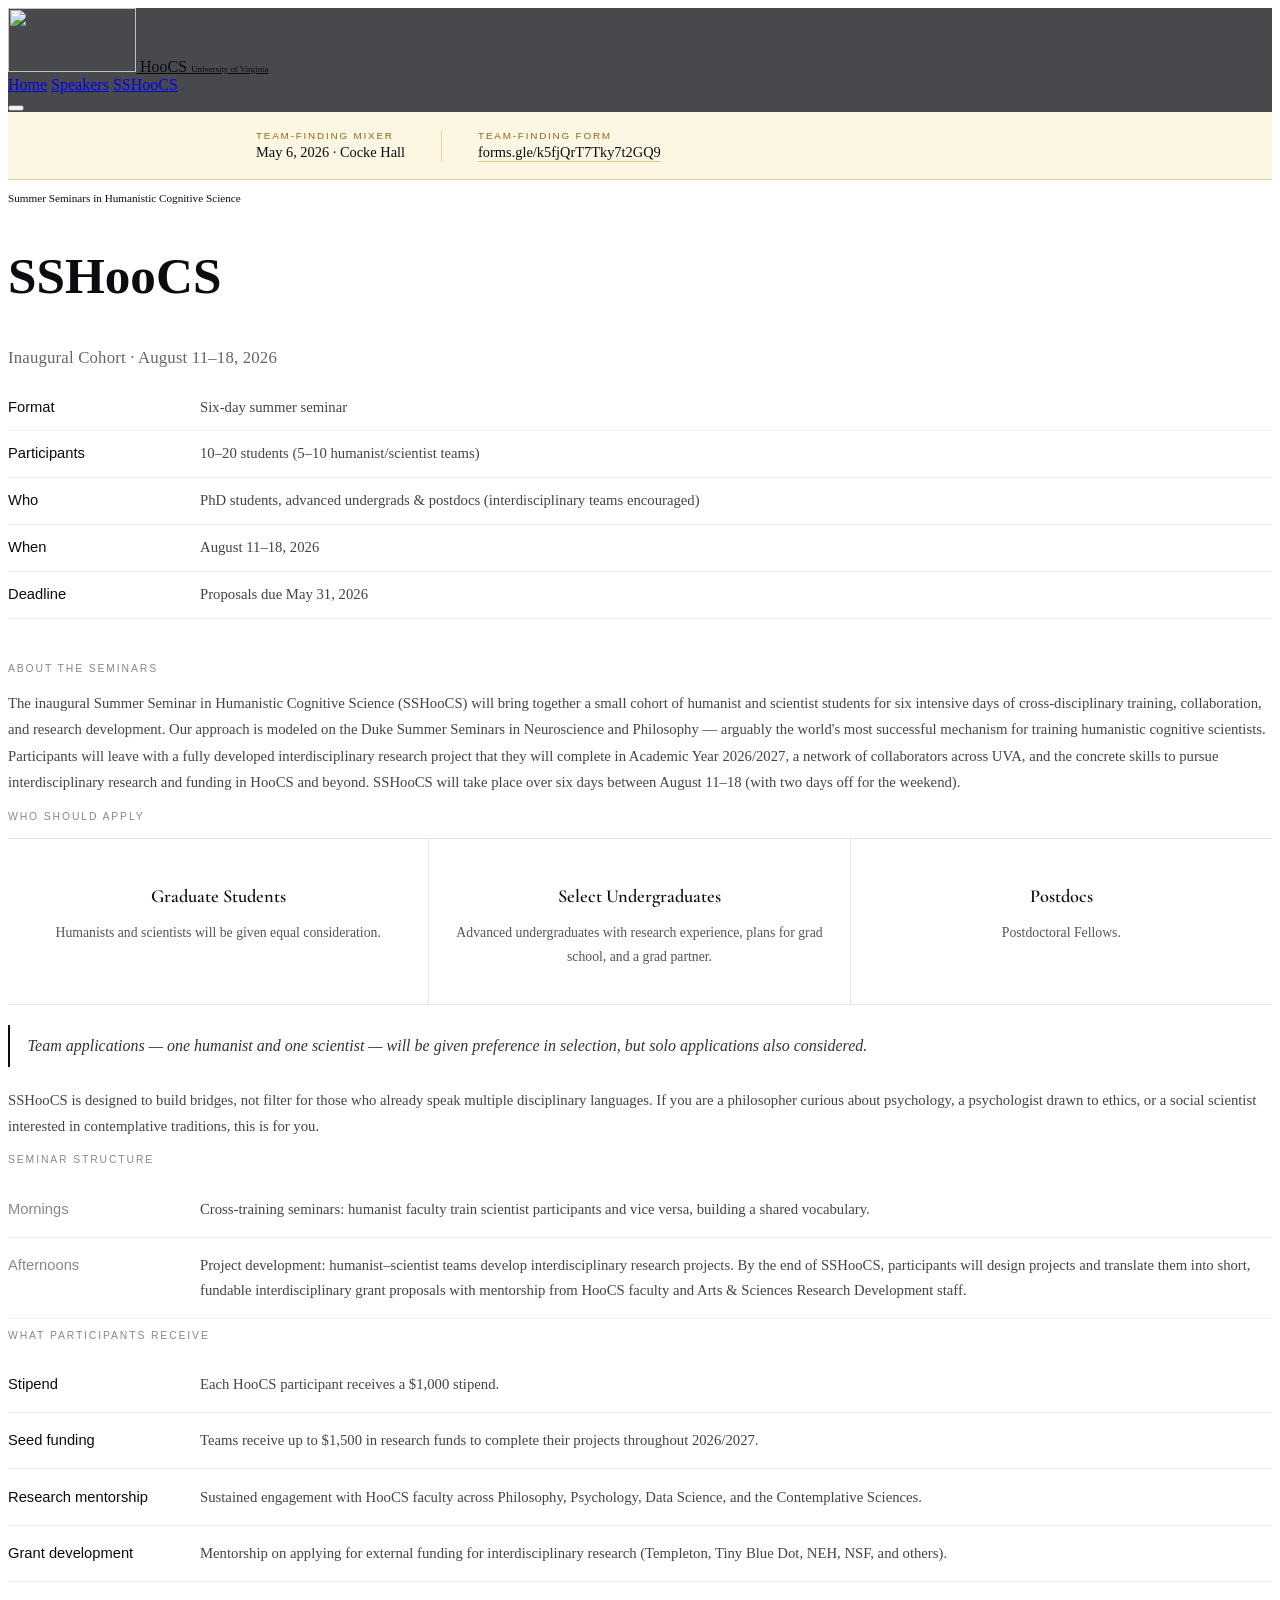
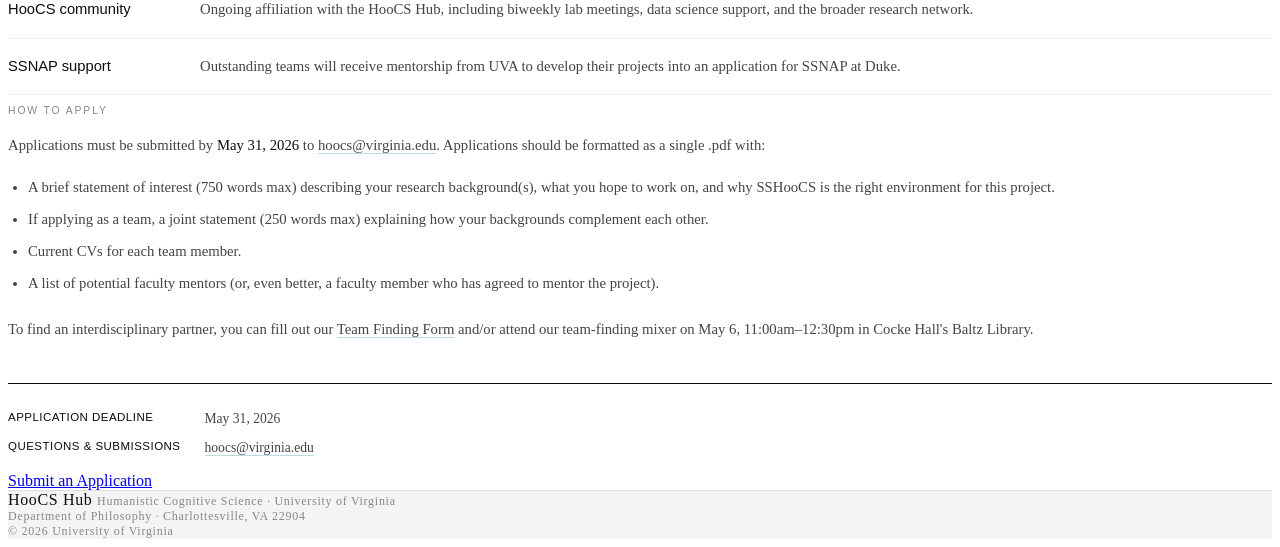
==== commit e0d8af68: "Update index.html" ====
--- a/site/shoocs/index.html
+++ b/site/shoocs/index.html
@@ -349,7 +349,7 @@
           <div class="hidden md:flex items-center gap-10">
             <a href="/" class="nav-link">Home</a>
             <a href="/speakers" class="nav-link">Speakers</a>
-            <a href="/shoocs" class="nav-link active">SHooCS</a>
+            <a href="/sshoocs" class="nav-link active">SSHooCS</a>
           </div>
           <button
             id="nav-toggle"
@@ -385,8 +385,8 @@
           <a href="/speakers" class="nav-link" style="font-size: 0.9rem"
             >Speakers</a
           >
-          <a href="/shoocs" class="nav-link active" style="font-size: 0.9rem"
-            >SHooCS</a
+          <a href="/sshoocs" class="nav-link active" style="font-size: 0.9rem"
+            >SSHooCS</a
           >
         </div>
       </div>
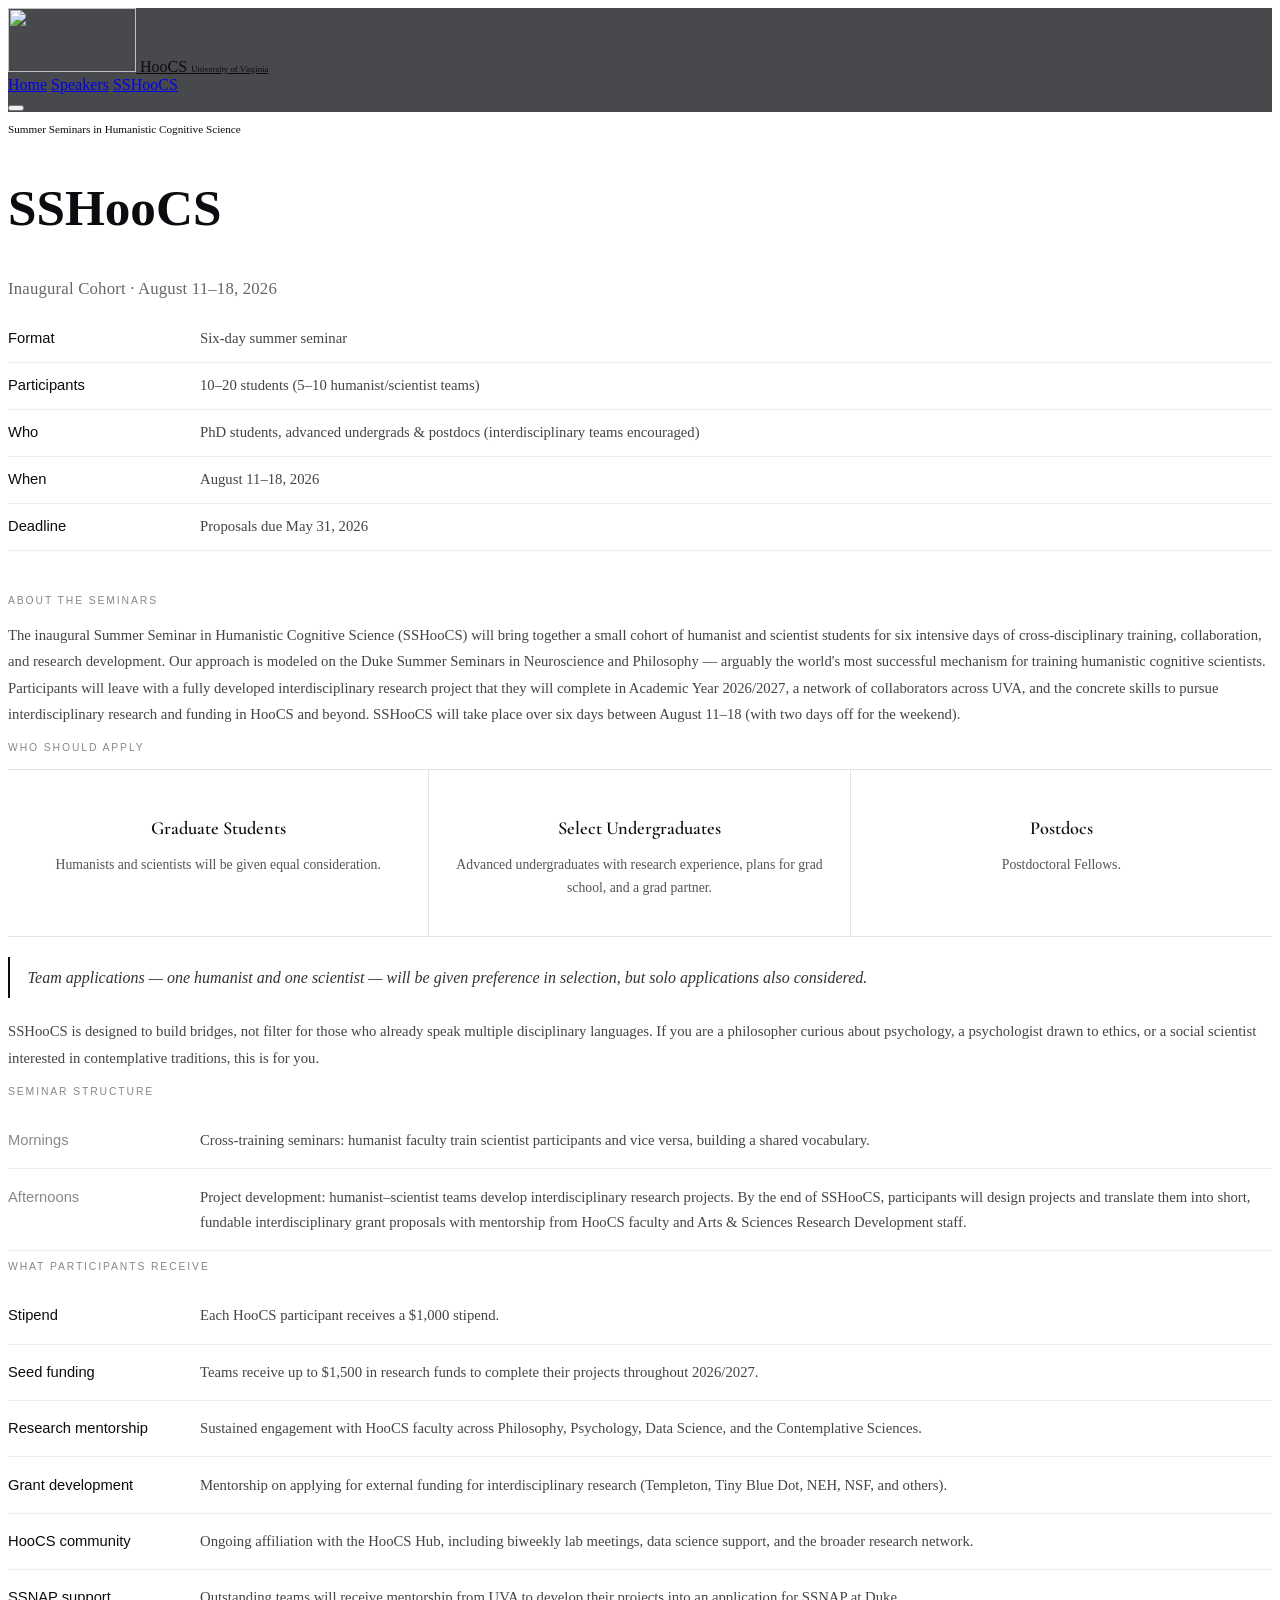
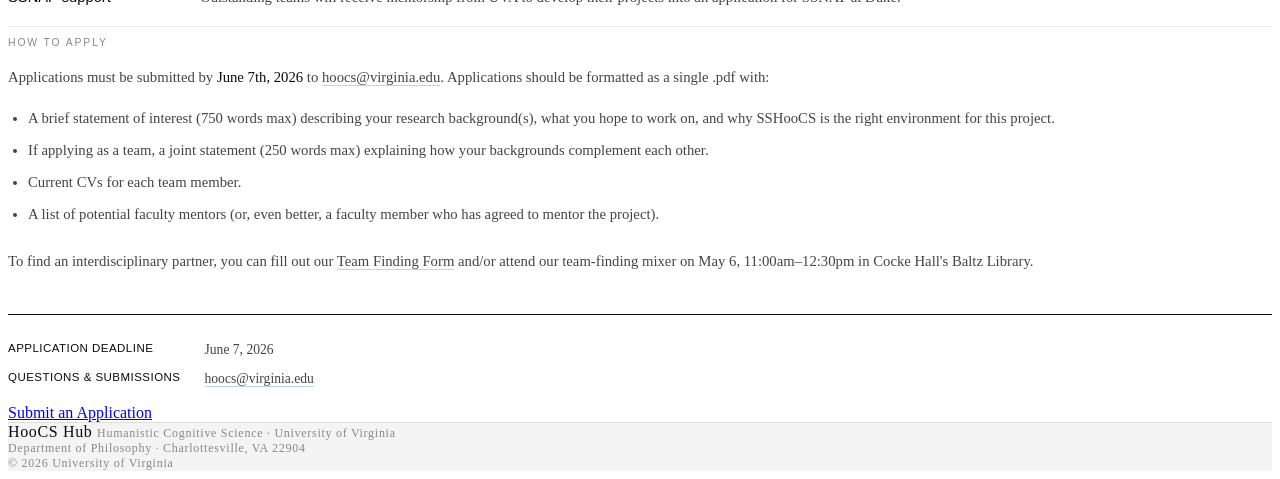
==== commit 97e3fcc5: "updated shoocs deadline" ====
--- a/site/shoocs/index.html
+++ b/site/shoocs/index.html
@@ -349,7 +349,7 @@
           <div class="hidden md:flex items-center gap-10">
             <a href="/" class="nav-link">Home</a>
             <a href="/speakers" class="nav-link">Speakers</a>
-            <a href="/sshoocs" class="nav-link active">SSHooCS</a>
+            <a href="/shoocs" class="nav-link active">SSHooCS</a>
           </div>
           <button
             id="nav-toggle"
@@ -385,7 +385,7 @@
           <a href="/speakers" class="nav-link" style="font-size: 0.9rem"
             >Speakers</a
           >
-          <a href="/sshoocs" class="nav-link active" style="font-size: 0.9rem"
+          <a href="/shoocs" class="nav-link active" style="font-size: 0.9rem"
             >SSHooCS</a
           >
         </div>
@@ -414,7 +414,8 @@
       </script>
 
       <main class="fade-in pt-16">
-        <aside class="mixer-banner">
+        <!--
+	<aside class="mixer-banner">
           <div class="mixer-banner-inner">
             <div class="mixer-banner-item">
               <span class="mixer-banner-label">Team-Finding Mixer</span>
@@ -433,6 +434,7 @@
             </div>
           </div>
         </aside>
+	-->
         <div class="page-pad px-12">
           <div class="max-w-3xl py-10">
             <p
@@ -617,7 +619,7 @@
               <p class="body-copy">
                 Applications must be submitted by
                 <strong style="color: #0b0c10; font-weight: 500"
-                  >May 31, 2026</strong
+                  >June 7th, 2026</strong
                 >
                 to
                 <a
@@ -656,7 +658,7 @@
 
             <dl class="info-block">
               <dt>Application Deadline</dt>
-              <dd>May 31, 2026</dd>
+              <dd>June 7, 2026</dd>
               <dt>Questions &amp; Submissions</dt>
               <dd>
                 <a
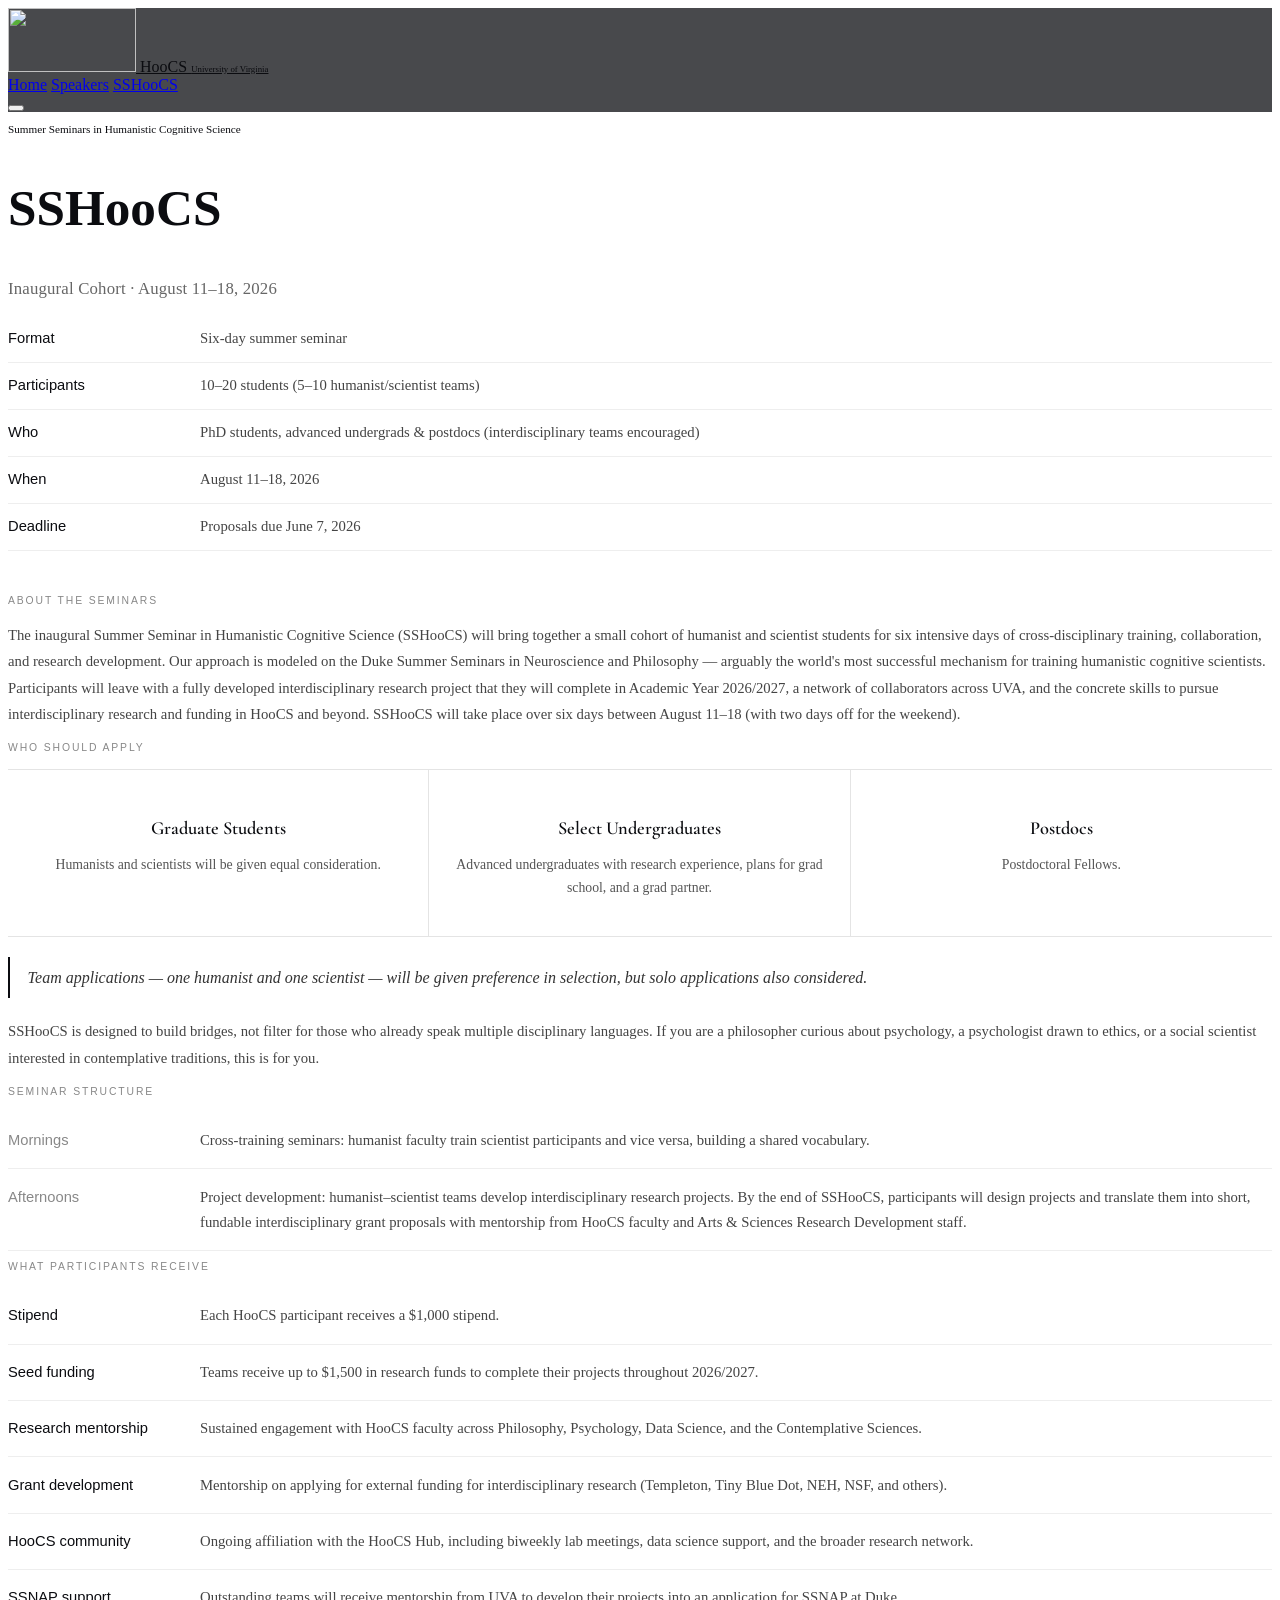
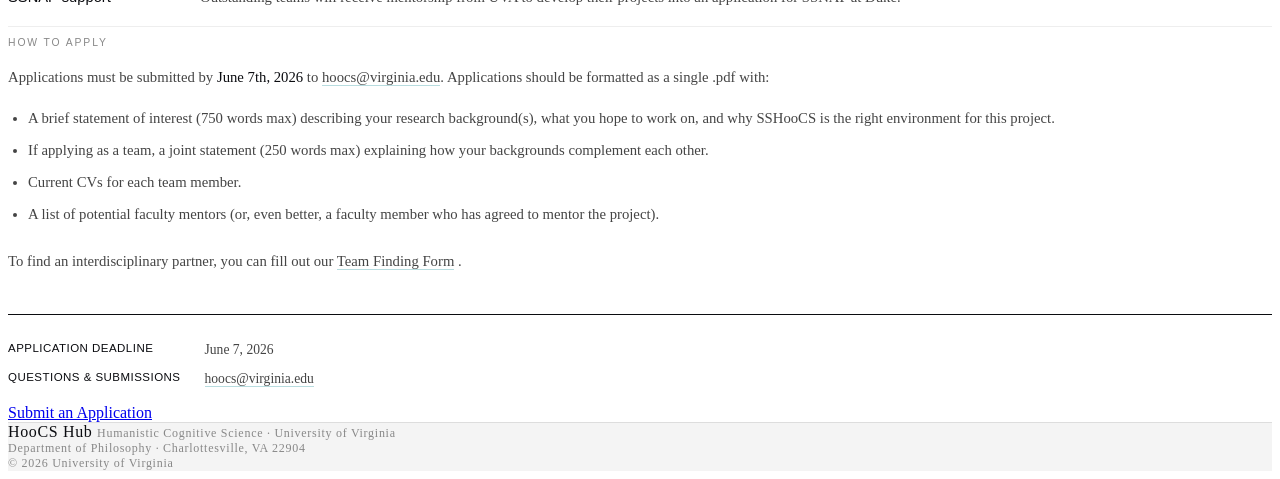
==== commit ca75936d: "updated shoocs deadline" ====
--- a/site/shoocs/index.html
+++ b/site/shoocs/index.html
@@ -479,7 +479,7 @@
                 </tr>
                 <tr>
                   <th>Deadline</th>
-                  <td>Proposals due May 31, 2026</td>
+                  <td>Proposals due June 7, 2026</td>
                 </tr>
               </tbody>
             </table>
@@ -651,8 +651,8 @@
                   rel="noopener"
                   >Team Finding Form</a
                 >
-                and/or attend our team-finding mixer on May 6, 11:00am–12:30pm
-                in Cocke Hall's Baltz Library.
+                <!--and/or attend our team-finding mixer on May 6, 11:00am–12:30pm
+		in Cocke Hall's Baltz Library-->.
               </p>
             </div>
 
